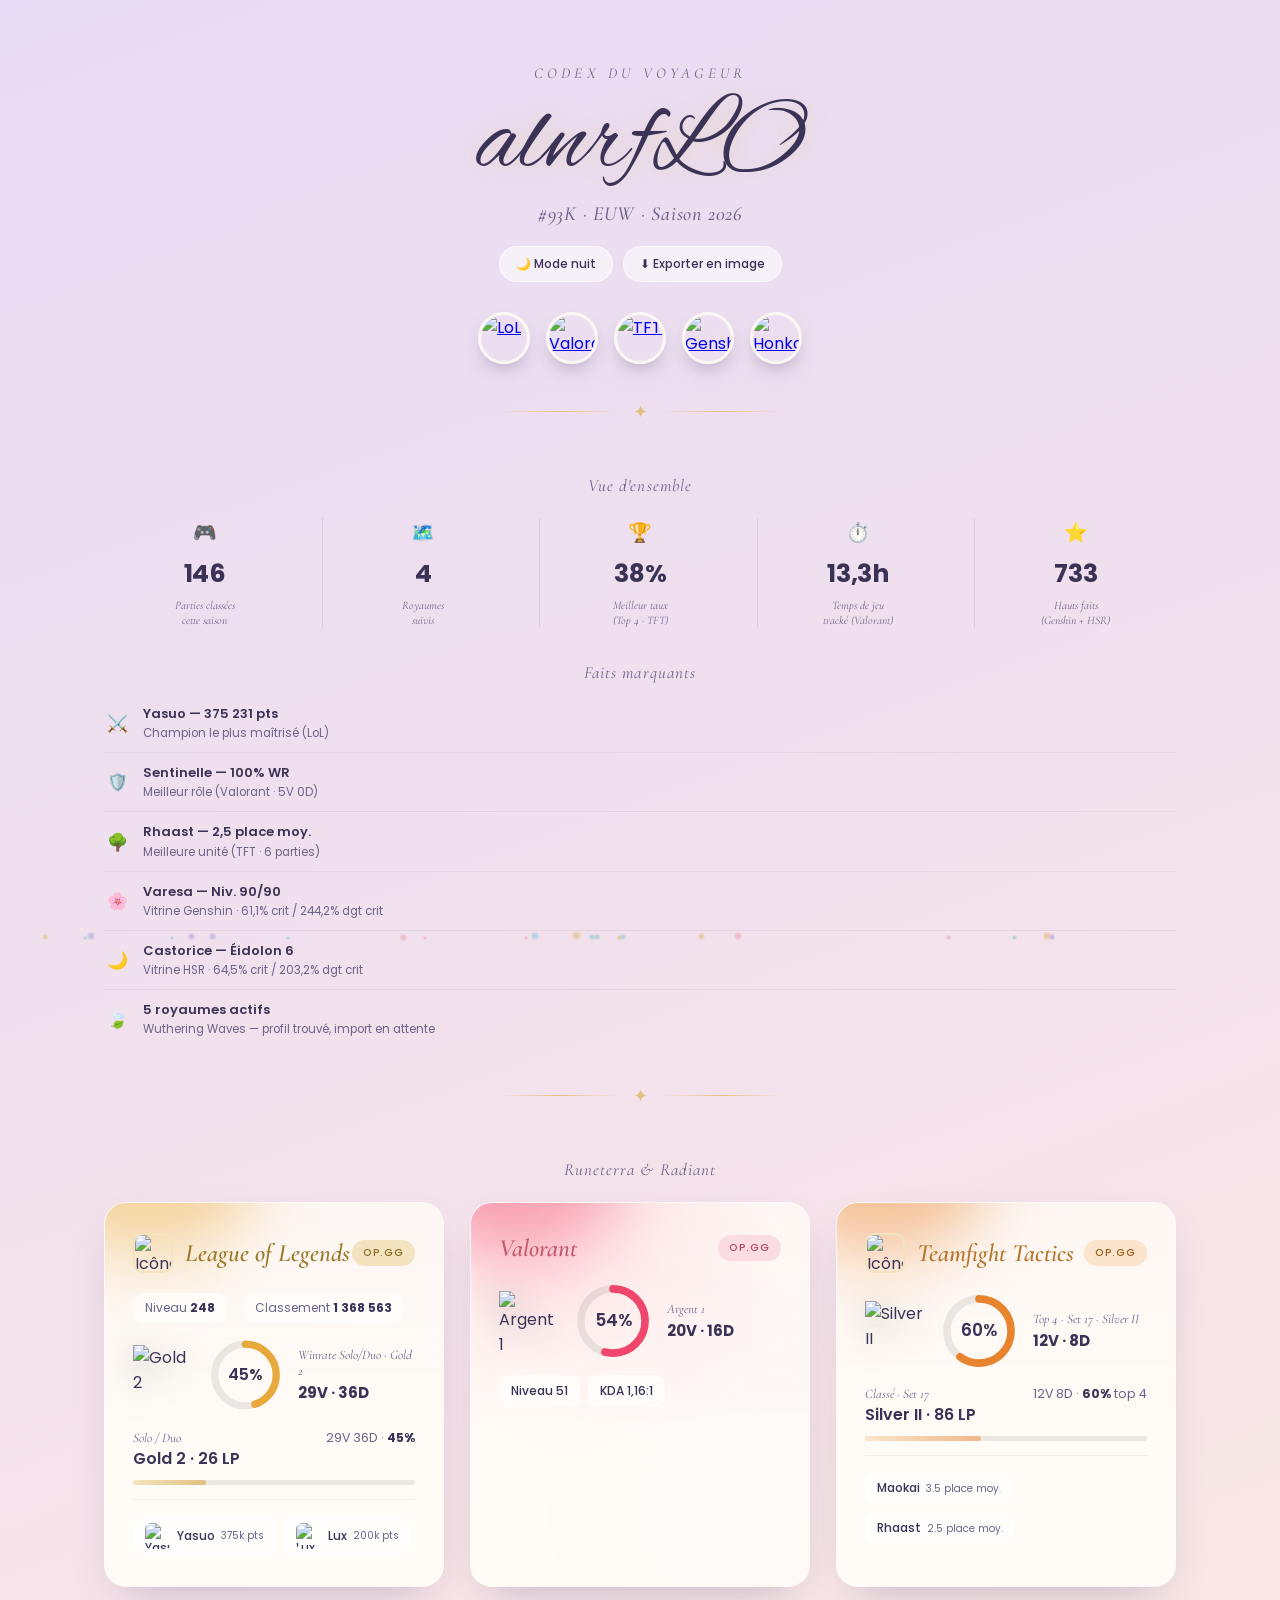
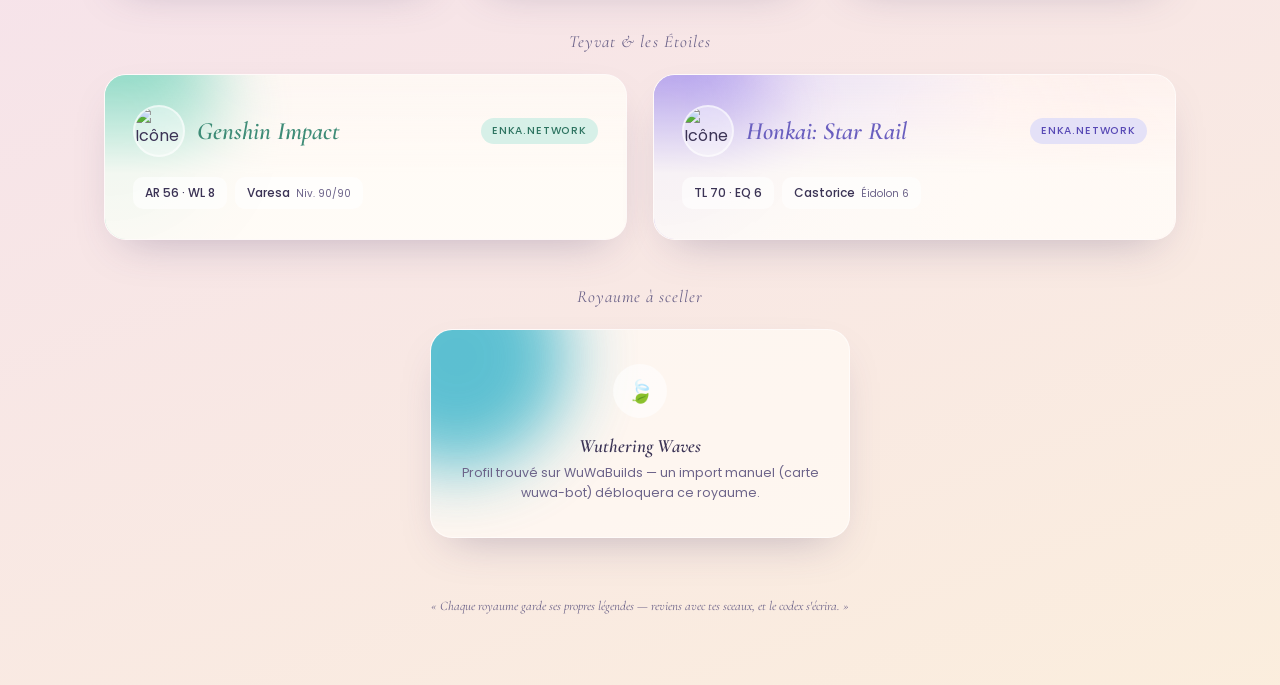
==== index.html @ 76c5512a "Initial commit: Codex du Voyageur gaming dashboard Static HTML/CSS/JS dashboard tracking LoL, Valora" ====
<!DOCTYPE html>
<html lang="fr">
<head>
<meta charset="UTF-8">
<meta http-equiv="refresh" content="0; url=dashboard.html">
<title>alnrfLO — Codex du Voyageur</title>
</head>
<body>
  <p>Redirection vers le <a href="dashboard.html">dashboard</a>…</p>
</body>
</html>
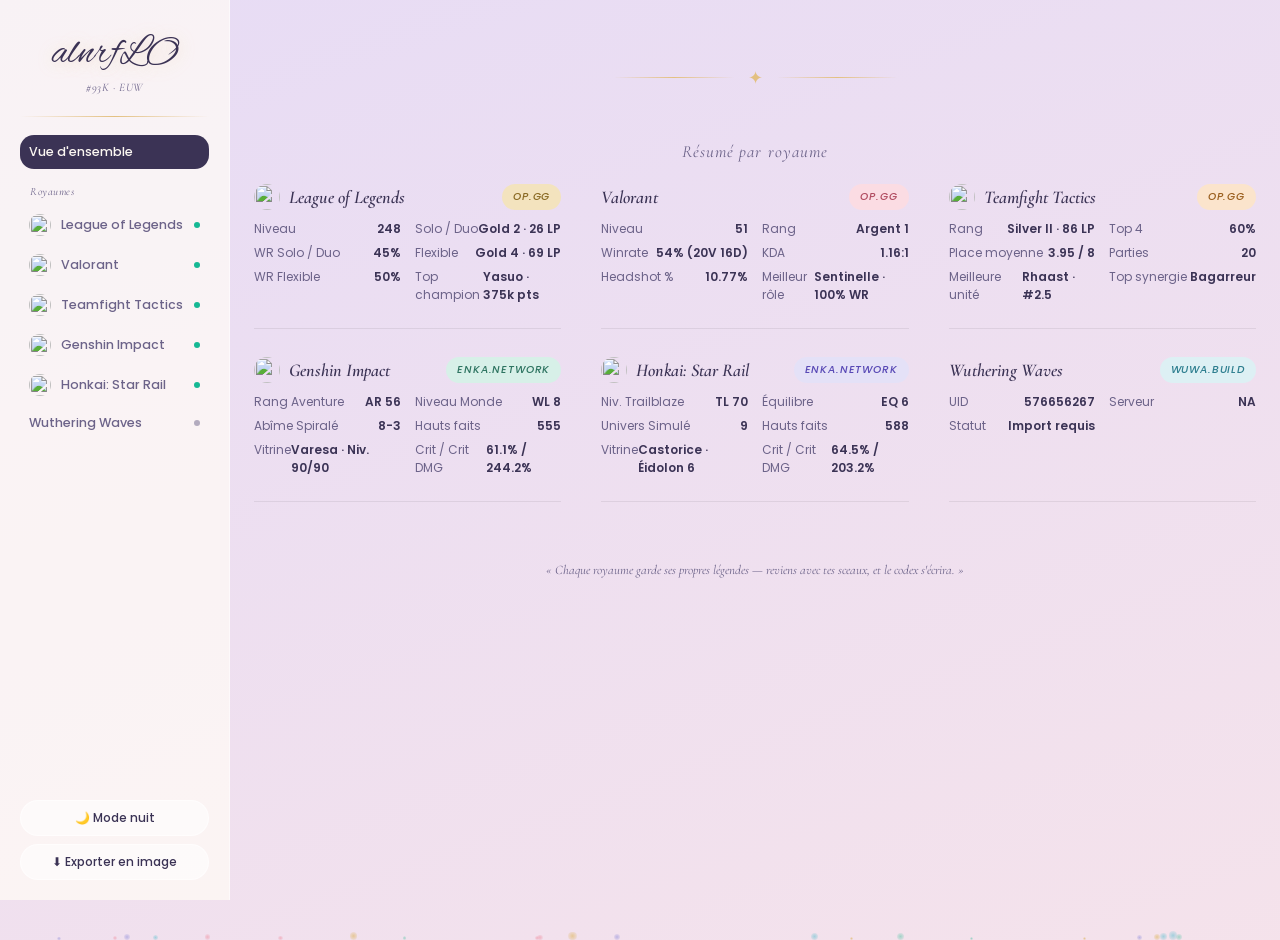
==== commit 5c3bd1bb: "Replace v1 multi-page dashboard with v2 SPA at project root Removes the old dashboard.html/pages/scr" ====
--- a/index.html
+++ b/index.html
@@ -2,10 +2,45 @@
 <html lang="fr">
 <head>
 <meta charset="UTF-8">
-<meta http-equiv="refresh" content="0; url=dashboard.html">
+<meta name="viewport" content="width=device-width, initial-scale=1.0">
 <title>alnrfLO — Codex du Voyageur</title>
+<meta name="description" content="Tableau de bord de statistiques gaming — League of Legends, Valorant, TFT, Genshin Impact, Honkai: Star Rail, Wuthering Waves.">
+<link rel="preconnect" href="https://fonts.googleapis.com">
+<link href="https://fonts.googleapis.com/css2?family=Alex+Brush&family=Cormorant+Garamond:ital,wght@0,400;0,600;1,500;1,600&family=Poppins:wght@300;400;500;600&family=Space+Mono&display=swap" rel="stylesheet">
+<link rel="stylesheet" href="style.css">
 </head>
 <body>
-  <p>Redirection vers le <a href="dashboard.html">dashboard</a>…</p>
+
+<div class="shell">
+
+  <aside class="app-sidebar" id="sidebar">
+    <div class="brand-block">
+      <div class="brand-title">alnrfLO</div>
+      <div class="brand-sub">#93K · EUW</div>
+    </div>
+    <div class="side-divider"></div>
+    <nav class="app-nav" id="appNav"><!-- injected by app.js --></nav>
+    <div class="app-sidebar-footer">
+      <button class="ctrl-btn" id="themeToggle">🌙 Mode nuit</button>
+      <button class="ctrl-btn" id="exportBtn">⬇ Exporter en image</button>
+    </div>
+  </aside>
+
+  <div class="sidebar-scrim" id="sidebarScrim"></div>
+
+  <main class="app-main">
+    <div class="mobile-topbar">
+      <button class="back-btn" id="sidebarToggle" style="margin:0;">☰ Menu</button>
+    </div>
+    <div class="app-content" id="content"><!-- injected by app.js --></div>
+  </main>
+
+</div>
+
+<div class="toast" id="toast"></div>
+
+<script src="https://cdnjs.cloudflare.com/ajax/libs/html2canvas/1.4.1/html2canvas.min.js"></script>
+<script src="data.js"></script>
+<script src="app.js"></script>
 </body>
 </html>
--- a/style.css
+++ b/style.css
@@ -0,0 +1,787 @@
+
+  :root{
+    --ink:        #3B3355;
+    --ink-soft:   #6C6389;
+    --paper:      rgba(255,251,246,0.72);
+    --paper-solid:#FBF7F2;
+    --hairline:   rgba(255,255,255,0.55);
+
+    --gold:       #E3C081;
+    --gold-soft:  #F3E3BE;
+    --rose:       #F0A8B8;
+    --rose-soft:  #FBDCE3;
+    --teal:       #8FCFC0;
+    --teal-soft:  #D7F0E8;
+    --lav:        #AFA8E0;
+    --lav-soft:   #E4E1F7;
+    --cyan:       #8FCBD9;
+    --cyan-soft:  #DDF0F4;
+    --peach:      #F0B888;
+    --peach-soft: #FBE4CC;
+
+    /* vivid variants — used for glow/impact accents */
+    --gold-vivid:  #E8A93C;
+    --rose-vivid:  #F0466C;
+    --teal-vivid:  #16B894;
+    --lav-vivid:   #6C4FE0;
+    --cyan-vivid:  #17A9C4;
+    --peach-vivid: #E8842E;
+  }
+  *{box-sizing:border-box; margin:0; padding:0;}
+  html,body{height:100%;}
+  body{
+    font-family:'Poppins', sans-serif;
+    color: var(--ink);
+    min-height:100vh;
+    overflow-x:hidden;
+    position:relative;
+    background: linear-gradient(160deg, #E7DCF5 0%, #F6E3EA 38%, #FBEEDD 68%, #EFE6F7 100%);
+    background-size: 300% 300%;
+    animation: driftSky 26s ease-in-out infinite;
+  }
+  @keyframes driftSky{
+    0%{ background-position: 0% 30%; }
+    50%{ background-position: 100% 70%; }
+    100%{ background-position: 0% 30%; }
+  }
+
+  /* ambient particles */
+  .particle{
+    position:fixed;
+    bottom:-40px;
+    border-radius:50%;
+    background: radial-gradient(circle, rgba(255,255,255,0.95), rgba(255,255,255,0));
+    pointer-events:none;
+    opacity:0.8;
+    animation-name: rise;
+    animation-timing-function: ease-in;
+    animation-iteration-count: infinite;
+    z-index:1;
+  }
+  @keyframes rise{
+    0%{ transform: translateY(0) translateX(0) scale(1); opacity:0; }
+    10%{ opacity:0.9; }
+    100%{ transform: translateY(-110vh) translateX(var(--drift,20px)) scale(0.4); opacity:0; }
+  }
+
+  .wrap{ position:relative; z-index:2; max-width: 1120px; margin:0 auto; padding: 64px 24px 100px; }
+
+  /* HERO */
+  header{ text-align:center; margin-bottom: 30px; }
+  .eyebrow{
+    font-family:'Cormorant Garamond', serif;
+    font-style: italic;
+    font-size: 15px;
+    letter-spacing: 0.28em;
+    text-transform: uppercase;
+    color: var(--ink-soft);
+    display:block;
+    margin-bottom: 10px;
+  }
+  h1{
+    font-family:'Alex Brush', cursive;
+    font-weight: 400;
+    font-size: clamp(58px, 11vw, 104px);
+    line-height: 1;
+    color: var(--ink);
+    text-shadow: 0 2px 24px rgba(227,192,129,0.45);
+  }
+  .subtitle{
+    font-family:'Cormorant Garamond', serif;
+    font-style: italic;
+    font-weight: 500;
+    font-size: 20px;
+    color: var(--ink-soft);
+    margin-top: 6px;
+    letter-spacing: 0.04em;
+  }
+
+  .divider{
+    display:flex; align-items:center; justify-content:center; gap:14px;
+    margin: 34px 0 50px;
+    color: var(--gold);
+  }
+  .divider .line{ height:1px; width:120px; background: linear-gradient(90deg, transparent, var(--gold), transparent); }
+  .divider .mark{ font-size:18px; }
+
+  /* GRID */
+  .realm-label{
+    text-align:center;
+    font-family:'Cormorant Garamond', serif;
+    font-style: italic;
+    font-size: 17px;
+    color: var(--ink-soft);
+    margin: 46px 0 22px;
+    letter-spacing: 0.06em;
+  }
+
+  .grid-active{
+    display:grid; grid-template-columns: 1fr 1fr; gap: 26px;
+  }
+  .grid-active-3{
+    display:grid; grid-template-columns: 1fr 1fr 1fr; gap: 26px;
+  }
+  .grid-dormant{
+    display:flex; flex-wrap:wrap; justify-content:center; gap: 22px;
+  }
+  .grid-dormant .card-seal{ width: min(420px, 100%); }
+  @media (max-width: 860px){
+    .grid-active, .grid-active-3{ grid-template-columns: 1fr; max-width:none; }
+  }
+  @media (min-width:861px) and (max-width: 1000px){
+    .grid-active-3{ grid-template-columns: 1fr 1fr; }
+  }
+
+  .char-block{
+    margin-bottom: 12px;
+  }
+  .char-top{ display:flex; justify-content:space-between; align-items:baseline; margin-bottom:8px;}
+  .char-name{ font-family:'Poppins', sans-serif; font-weight:600; font-size:15px; }
+  .char-lv{ font-family:'Cormorant Garamond', serif; font-style:italic; font-size:12.5px; color: var(--ink-soft); }
+  .mini-row{ display:flex; flex-wrap:wrap; gap:6px; margin-top:6px; }
+  .mini-chip{
+    font-size:11px; font-family:'Poppins', sans-serif;
+    background: rgba(255,255,255,0.6); border-radius:8px; padding:4px 9px;
+    color: var(--ink-soft);
+  }
+  .profile-row{ display:flex; gap:22px; margin-bottom:16px; flex-wrap:wrap; }
+  .profile-stat{ text-align:center; }
+  .profile-num{ font-family:'Poppins', sans-serif; font-weight:600; font-size:17px; }
+  .profile-label{ font-family:'Cormorant Garamond', serif; font-style:italic; font-size:11.5px; color: var(--ink-soft); }
+  .signature{ font-family:'Cormorant Garamond', serif; font-style:italic; font-size:13px; color: var(--ink-soft); margin-bottom:16px; }
+
+  .full-stats{
+    display:grid; grid-template-columns: 1fr 1fr; gap:6px 14px;
+    margin: 10px 0 4px;
+    font-family:'Poppins', sans-serif;
+  }
+  .full-stats div{ display:flex; justify-content:space-between; font-size:12px; }
+  .full-stats div span:first-child{ color: var(--ink-soft); }
+  .full-stats div span:last-child{ font-weight:600; }
+
+  .season-table{
+    width:100%; border-collapse:collapse; margin-top:8px; font-size:11.5px;
+    font-family:'Poppins', sans-serif;
+  }
+  .season-table td{ padding:5px 4px; color: var(--ink-soft); border-bottom:1px solid rgba(0,0,0,0.06); }
+  .season-table td:first-child{ color: var(--ink); font-weight:500; }
+  .season-table td:last-child{ text-align:right; }
+
+  .lvl-row{ display:flex; gap:16px; margin-bottom:14px; flex-wrap:wrap; }
+  .lvl-pill{
+    font-family:'Poppins', sans-serif; font-size:12px; color: var(--ink-soft);
+    background: rgba(255,255,255,0.55); border-radius:10px; padding:6px 12px;
+  }
+  .lvl-pill b{ color: var(--ink); }
+
+  .card{
+    background: var(--paper);
+    backdrop-filter: blur(14px);
+    border-radius: 22px;
+    border: 1px solid var(--hairline);
+    box-shadow: 0 18px 45px -20px rgba(75,60,110,0.35);
+    padding: 30px 28px;
+    position: relative;
+    overflow:hidden;
+    display:block; text-decoration:none; color:inherit;
+    transition: transform 0.5s cubic-bezier(.2,.8,.2,1), box-shadow 0.5s ease;
+  }
+  .card::before{
+    content:''; position:absolute; top:-40%; left:-20%;
+    width:220px; height:220px; border-radius:50%;
+    filter: blur(34px); opacity:0.7; z-index:0;
+  }
+  .card:hover{
+    transform: translateY(-10px) scale(1.012);
+    box-shadow: 0 34px 70px -22px rgba(75,60,110,0.5);
+  }
+  .card-lol:hover{ box-shadow: 0 34px 70px -18px rgba(232,169,60,0.55); }
+  .card-val:hover{ box-shadow: 0 34px 70px -18px rgba(240,70,108,0.55); }
+  .card-gi:hover{ box-shadow: 0 34px 70px -18px rgba(22,184,148,0.5); }
+  .card-hsr:hover{ box-shadow: 0 34px 70px -18px rgba(108,79,224,0.5); }
+  .card-tft:hover{ box-shadow: 0 34px 70px -18px rgba(232,132,46,0.55); }
+  .card-wuwa:hover{ box-shadow: 0 34px 70px -18px rgba(23,169,196,0.5); }
+  .card > *{ position:relative; z-index:1; }
+  .card > .card-art, .card > .card-overlay{ z-index:0; }
+
+  .card-art{
+    position:absolute; inset:0;
+    background-size: cover; background-position: center;
+    opacity: 0.26; transform: scale(1.04);
+    transition: opacity .5s ease, transform .9s cubic-bezier(.2,.8,.2,1);
+    filter: saturate(1.3);
+  }
+  .card:hover .card-art{ opacity:0.4; transform: scale(1.12); }
+  .card-art.art-abstract{
+    background: radial-gradient(circle at 25% 20%, var(--art-c1), transparent 55%),
+                radial-gradient(circle at 80% 75%, var(--art-c2), transparent 55%),
+                radial-gradient(circle at 60% 15%, var(--art-c3), transparent 45%);
+    opacity:0.55;
+  }
+  .card:hover .card-art.art-abstract{ opacity:0.75; transform: scale(1.08) rotate(2deg); }
+
+  .card-overlay{
+    position:absolute; inset:0;
+    background: linear-gradient(180deg, rgba(255,251,246,0.35), rgba(255,251,246,0.92) 60%);
+  }
+  body.night .card-overlay{ background: linear-gradient(180deg, rgba(35,27,51,0.35), rgba(35,27,51,0.92) 60%); }
+
+  .card-lol::before{ background: var(--gold-vivid); }
+  .card-val::before{ background: var(--rose-vivid); }
+  .card-gi::before{ background: var(--teal-vivid); }
+  .card-hsr::before{ background: var(--lav-vivid); }
+  .card-wuwa::before{ background: var(--cyan-vivid); }
+  .card-tft::before{ background: var(--peach-vivid); }
+
+  .card-lol{ --art-c1: rgba(232,169,60,0.35); --art-c2: rgba(232,169,60,0.2); --art-c3: rgba(255,255,255,0.3); }
+  .card-val{ --art-c1: rgba(240,70,108,0.4); --art-c2: rgba(108,79,224,0.25); --art-c3: rgba(255,255,255,0.25); }
+  .card-gi{ --art-c1: rgba(22,184,148,0.4); --art-c2: rgba(23,169,196,0.25); --art-c3: rgba(255,255,255,0.25); }
+  .card-hsr{ --art-c1: rgba(108,79,224,0.4); --art-c2: rgba(240,70,108,0.2); --art-c3: rgba(255,255,255,0.25); }
+  .card-wuwa{ --art-c1: rgba(23,169,196,0.4); --art-c2: rgba(22,184,148,0.2); --art-c3: rgba(255,255,255,0.25); }
+  .card-tft{ --art-c1: rgba(232,132,46,0.4); --art-c2: rgba(232,169,60,0.22); --art-c3: rgba(255,255,255,0.25); }
+
+  .card-head{ display:flex; align-items:center; justify-content:space-between; margin-bottom: 20px; }
+  .game-name{
+    font-family:'Cormorant Garamond', serif;
+    font-style: italic;
+    font-weight: 600;
+    font-size: 25px;
+  }
+  .card-lol .game-name{ color: #9C7A2C; }
+  .card-val .game-name{ color: #C05C71; }
+  .card-gi .game-name{ color: #3E8C77; }
+  .card-hsr .game-name{ color: #6A5FBF; }
+  .card-wuwa .game-name{ color: #3B93A3; }
+  .card-tft .game-name{ color: #B5762E; }
+
+  /* GAUGES */
+  .gauge-wrap{ display:flex; align-items:center; gap:16px; margin-bottom:16px; }
+  .gauge-svg text{ font-family:'Poppins', sans-serif; }
+  .gauge-label{ font-family:'Cormorant Garamond', serif; font-style:italic; font-size:13px; color: var(--ink-soft); }
+  .gauge-label b{ display:block; font-family:'Poppins', sans-serif; font-style:normal; font-size:15px; color:var(--ink); margin-top:2px; }
+
+  /* RADAR */
+  .radar-wrap{ display:flex; gap:20px; align-items:center; flex-wrap:wrap; margin: 12px 0 6px; }
+  .radar-legend{ display:flex; flex-direction:column; gap:6px; font-family:'Poppins', sans-serif; font-size:11.5px; flex:1; min-width:150px; }
+  .radar-legend-item{ display:flex; justify-content:space-between; gap:10px; color: var(--ink-soft); }
+  .radar-legend-item b{ color: var(--ink); font-weight:600; }
+  .radar-dot{ width:8px; height:8px; border-radius:50%; display:inline-block; margin-right:6px; }
+
+  /* FULL CHAMPION TABLE */
+  .champ-table-wrap{ max-height:400px; overflow-y:auto; margin-top:8px; border-top:1px solid rgba(0,0,0,0.06); }
+  body.night .champ-table-wrap{ border-top-color: rgba(255,255,255,0.08); }
+  .champ-full-table{ width:100%; border-collapse:collapse; font-family:'Poppins', sans-serif; font-size:11.5px; }
+  .champ-full-table th{
+    position:sticky; top:0; background: var(--paper-solid); text-align:left; font-weight:600;
+    font-size:10px; text-transform:uppercase; letter-spacing:.04em; color:var(--ink-soft);
+    padding:8px 10px; border-bottom:1px solid rgba(0,0,0,0.08);
+  }
+  .champ-full-table td{ padding:7px 10px; border-bottom:1px solid rgba(0,0,0,0.05); color:var(--ink); white-space:nowrap; }
+  .champ-full-table tr:hover td{ background: rgba(255,255,255,0.5); }
+  body.night .champ-full-table tr:hover td{ background: rgba(255,255,255,0.06); }
+  .champ-name-cell{ display:flex; align-items:center; gap:8px; font-weight:500; }
+  .champ-name-cell img{ width:22px; height:22px; border-radius:5px; }
+  .wr-good{ color:#2E7461; font-weight:600; }
+  .wr-bad{ color:#B14C61; font-weight:600; }
+  .wr-mid{ color: var(--ink-soft); }
+
+  .matchup-row{ display:flex; justify-content:space-between; align-items:center; padding:6px 4px; font-family:'Poppins', sans-serif; font-size:12px; border-bottom:1px dashed rgba(0,0,0,0.06); }
+  .matchup-row img{ width:20px; height:20px; border-radius:5px; margin-right:8px; vertical-align:middle; }
+
+  .badge{
+    font-family:'Poppins', sans-serif;
+    font-size: 10.5px; letter-spacing: 0.08em; text-transform: uppercase;
+    padding: 5px 11px; border-radius: 20px;
+    font-weight:500;
+  }
+  .badge-gold{ background: var(--gold-soft); color:#8A6A24; }
+  .badge-rose{ background: var(--rose-soft); color:#B14C61; }
+  .badge-teal{ background: var(--teal-soft); color:#2E7461; }
+  .badge-lav{  background: var(--lav-soft);  color:#5849B5; }
+  .badge-cyan{ background: var(--cyan-soft); color:#2C7D8E; }
+  .badge-peach{ background: var(--peach-soft); color:#9A5F1F; }
+
+  /* stat rows */
+  .stat-block{
+    margin-bottom: 16px;
+    padding-bottom: 14px;
+    border-bottom: 1px solid rgba(0,0,0,0.06);
+  }
+  .stat-block:last-child{ border-bottom:none; margin-bottom:0; padding-bottom:0; }
+  body.night .stat-block{ border-bottom-color: rgba(255,255,255,0.08); }
+  .stat-top{ display:flex; justify-content:space-between; align-items:baseline; }
+  .stat-queue{
+    font-family:'Cormorant Garamond', serif; font-style:italic; font-size:13px; color: var(--ink-soft);
+  }
+  .stat-tier{ font-family:'Poppins', sans-serif; font-weight:600; font-size:16px; }
+  .stat-wr{ font-family:'Poppins', sans-serif; font-size: 12.5px; color: var(--ink-soft); }
+  .stat-wr b{ color: var(--ink); }
+  .bar{ height:5px; background: rgba(0,0,0,0.08); border-radius:3px; margin-top:9px; overflow:hidden; }
+  .bar span{ display:block; height:100%; border-radius:3px; }
+  .bar-gold span{ background: linear-gradient(90deg, var(--gold-soft), var(--gold)); }
+
+  .chip-row{ display:flex; flex-wrap:wrap; gap:8px; margin-top: 6px; }
+  .chip{
+    font-size: 12px; font-family:'Poppins', sans-serif; font-weight:500;
+    background: rgba(255,255,255,0.6); border-radius: 10px; padding: 7px 12px;
+    display:flex; gap:6px; align-items:baseline;
+  }
+  .chip small{ color: var(--ink-soft); font-weight:400; }
+
+  .val-id{ display:flex; align-items:center; gap:14px; margin-bottom:18px; }
+  .val-level{
+    width:46px; height:46px; border-radius:50%;
+    background: var(--rose-soft); color:#B14C61;
+    display:flex; align-items:center; justify-content:center;
+    font-family:'Poppins', sans-serif; font-weight:600; font-size:15px;
+  }
+  .val-name{ font-family:'Poppins', sans-serif; font-weight:500; font-size:14px; }
+  .val-tag{ font-family:'Cormorant Garamond', serif; font-style:italic; font-size:13px; color: var(--ink-soft); }
+
+  .note{
+    font-family:'Poppins', sans-serif;
+    font-size: 12.5px; line-height:1.65; color: var(--ink-soft);
+    padding: 14px 0; border-top: 1px dashed rgba(59,51,85,0.25);
+  }
+  body.night .note{ border-top-color: rgba(255,255,255,0.18); }
+  .note code{
+    font-size:11.5px; background: rgba(255,255,255,0.7); padding:1px 6px; border-radius:5px;
+  }
+
+  /* dormant seal cards */
+  .card-seal{ text-align:center; padding: 34px 24px; }
+  .seal-icon{
+    width:54px; height:54px; margin: 0 auto 16px;
+    border-radius:50%;
+    display:flex; align-items:center; justify-content:center;
+    font-size: 22px;
+    background: rgba(255,255,255,0.55);
+    transition: transform .6s ease;
+  }
+  .card-seal:hover .seal-icon{ transform: rotate(18deg) scale(1.08); }
+  .seal-title{ font-family:'Cormorant Garamond', serif; font-style:italic; font-weight:600; font-size:19px; margin-bottom:6px;}
+  .seal-desc{ font-size:12.5px; color: var(--ink-soft); line-height:1.6; }
+
+  footer{
+    text-align:center; margin-top:60px;
+    font-family:'Cormorant Garamond', serif; font-style:italic;
+    font-size: 13px; color: var(--ink-soft);
+  }
+
+  /* CARD CLICKABLE */
+  .card{ cursor:pointer; }
+  .card:focus-visible{ outline: 2px solid var(--ink-soft); outline-offset:3px; }
+  .card-hint{
+    position:absolute; top:26px; right:28px; z-index:2;
+    font-family:'Poppins', sans-serif; font-size:10.5px; color: var(--ink-soft);
+    opacity:0; transition: opacity .3s ease;
+  }
+  .card:hover .card-hint{ opacity:0.7; }
+
+  /* DEDICATED PAGE VIEW */
+  #hubView{ transition: opacity .3s ease; }
+  #hubView.hidden{ display:none; }
+
+  .page-view{ position:relative; z-index:2; max-width: 1360px; margin:0 auto; padding: 0 24px 100px; }
+  .page-view[hidden]{ display:none; }
+
+  .page-top-row{
+    display:flex; align-items:center; justify-content:space-between; gap:14px; flex-wrap:wrap;
+  }
+  .page-top-row .controls-row{ margin:26px 0 0; justify-content:flex-end; }
+  @media (max-width:640px){ .page-top-row{ justify-content:flex-start; } .page-top-row .controls-row{ justify-content:flex-start; width:100%; } }
+
+  /* ============ UNIFIED STICKY PAGE NAV (replaces back-btn + breadcrumb + game-nav + kbd-hint as 4 separate rows) ============ */
+  .page-nav-bar{
+    position: sticky; top: 0; z-index: 20;
+    padding: 18px 24px 14px; margin: 0 -24px 4px;
+    background: var(--paper); backdrop-filter: blur(16px);
+    border-bottom: 1px solid var(--hairline);
+  }
+  .page-nav-bar .page-top-row{ margin-bottom: 12px; }
+  .page-nav-bar .back-btn{ margin:0; }
+  .page-nav-bar .controls-row{ margin:0; justify-content:flex-end; }
+  .page-nav-bar .game-nav{ margin:0; }
+  @media (max-width:640px){ .page-nav-bar .controls-row{ justify-content:flex-start; } }
+
+  .back-btn{
+    position:relative; z-index:3;
+    display:inline-flex; align-items:center; gap:8px;
+    font-family:'Poppins', sans-serif; font-size:12.5px; font-weight:500;
+    background: rgba(255,255,255,0.75); border: 1px solid var(--hairline);
+    border-radius: 20px; padding: 9px 18px; cursor:pointer; color: var(--ink);
+    margin: 26px 0 0; transition: transform .25s ease, background .25s ease;
+  }
+  .back-btn:hover{ transform: translateX(-4px); background: rgba(255,255,255,0.95); }
+  body.night .back-btn{ background: rgba(255,255,255,0.08); }
+  body.night .back-btn:hover{ background: rgba(255,255,255,0.16); }
+
+  .page-hero{
+    position:relative; border-radius:28px; overflow:hidden;
+    margin-top:18px; padding: 60px 40px 40px;
+    min-height: 220px; display:flex; flex-direction:column; justify-content:flex-end;
+    box-shadow: 0 30px 60px -24px rgba(59,51,85,0.4);
+  }
+  .page-hero-art{
+    position:absolute; inset:0; background-size:cover; background-position:center;
+    opacity:0.55; filter:saturate(1.25); transform: scale(1.05);
+  }
+  .page-hero-art.art-abstract{
+    background: radial-gradient(circle at 25% 20%, var(--art-c1), transparent 55%),
+                radial-gradient(circle at 80% 75%, var(--art-c2), transparent 55%),
+                radial-gradient(circle at 60% 15%, var(--art-c3), transparent 45%);
+    opacity:0.9;
+  }
+  .page-hero-overlay{
+    position:absolute; inset:0;
+    background: linear-gradient(180deg, rgba(59,51,85,0.15), rgba(35,27,51,0.82) 85%);
+  }
+  .page-hero-content{ position:relative; z-index:1; }
+  .page-badge{
+    font-family:'Poppins', sans-serif; font-size:11.5px; letter-spacing:.06em; text-transform:uppercase;
+    color: rgba(255,255,255,0.85); margin-bottom:8px;
+  }
+  .page-title{
+    font-family:'Alex Brush', cursive; font-weight:400; font-size: clamp(42px, 7vw, 66px);
+    color:#fff; text-shadow: 0 4px 20px rgba(0,0,0,0.35); line-height:1;
+  }
+
+  .page-body{
+    padding: 40px 0 46px; position:relative; z-index:2;
+  }
+  .detail-content .section-label{ margin-top:24px; }
+  .detail-content .section-label:first-child{ margin-top:4px; }
+  .detail-content .full-stats{ grid-template-columns: repeat(3, 1fr); }
+  .detail-content .season-table{ font-size:13px; }
+  .detail-content .lp-chart{ height:90px; }
+
+  /* ============ FULL-WIDTH DASHBOARD GRID (game detail pages) ============ */
+  .detail-top{ display:flex; flex-wrap:wrap; align-items:center; justify-content:space-between; gap:16px; margin-bottom: 6px; }
+  .detail-grid{
+    display:grid; grid-template-columns: 1fr 1.65fr; gap: 30px;
+    align-items:start; margin-top:10px;
+  }
+  .detail-main{ min-width:0; }
+  .detail-side{ min-width:0; display:flex; flex-direction:column; position: sticky; top:24px; }
+  .detail-side .section-label:first-child{ margin-top:4px; }
+  .side-card{
+    padding-bottom: 22px; margin-bottom: 24px;
+    border-bottom: 1px solid rgba(0,0,0,0.07);
+  }
+  .side-card .donut-wrap{ flex-wrap:nowrap; }
+  .side-card:last-child{ margin-bottom:0; padding-bottom:0; border-bottom:none; }
+  body.night .side-card{ border-bottom-color: rgba(255,255,255,0.09); }
+  .detail-main .full-stats{ grid-template-columns: repeat(3, 1fr); }
+  .detail-side .full-stats{ grid-template-columns: 1fr 1fr; }
+  .detail-side .highlight-grid{ grid-template-columns: 1fr; }
+  .detail-side .chip-row{ gap:6px; }
+  @media (max-width:1080px){
+    .detail-grid{ grid-template-columns: 1fr; }
+    .detail-side{ position:static; }
+  }
+  .two-col{ display:grid; grid-template-columns: 1fr 1fr; gap:0 28px; }
+  .two-col > div{ min-width:0; }
+  @media (max-width:640px){ .two-col{ grid-template-columns: 1fr; } }
+
+  @media (max-width:640px){
+    .page-hero{ padding:44px 22px 30px; border-radius:20px; }
+    .page-body{ padding: 28px 0 32px; }
+    .detail-content .full-stats{ grid-template-columns: 1fr 1fr; }
+  }
+
+  /* HEADER CONTROLS */
+  .controls-row{ display:flex; gap:10px; justify-content:center; margin-top:20px; flex-wrap:wrap; }
+  .ctrl-btn{
+    font-family:'Poppins', sans-serif; font-size:12px; font-weight:500;
+    background: rgba(255,255,255,0.55); border: 1px solid var(--hairline);
+    border-radius: 20px; padding: 8px 16px; cursor:pointer; color: var(--ink);
+    transition: transform 0.25s ease, background 0.25s ease;
+  }
+  .ctrl-btn:hover{ transform: translateY(-2px); background: rgba(255,255,255,0.8); }
+
+  /* NIGHT MODE */
+  body.night{
+    background: linear-gradient(160deg, #1B1730 0%, #241A2E 38%, #2A1F2C 68%, #1E1A30 100%);
+    background-size: 300% 300%;
+  }
+  body.night{ --ink:#EDE7F6; --ink-soft:#B3A9CC; --paper: rgba(38,32,58,0.6); --paper-solid:#231B33; --hairline: rgba(255,255,255,0.12); }
+  body.night .stat-block, body.night .char-block, body.night .val-id, body.night .note,
+  body.night .full-stats div, body.night .lvl-pill, body.night .chip, body.night .mini-chip{ background: rgba(255,255,255,0.06); }
+  body.night .bar{ background: rgba(255,255,255,0.1); }
+  body.night .ctrl-btn{ background: rgba(255,255,255,0.08); }
+  body.night h1{ text-shadow: 0 2px 30px rgba(227,192,129,0.25); }
+
+  /* IMAGES */
+  .icon-round{ border-radius:50%; object-fit:cover; }
+  .lol-profile-icon{ width:40px; height:40px; border-radius:10px; border:2px solid var(--gold-soft); }
+  .champ-icon{ width:26px; height:26px; border-radius:6px; object-fit:cover; }
+  .chip-img{ display:flex; align-items:center; gap:6px; }
+  .val-card-img{ width:64px; height:auto; border-radius:8px; border:2px solid var(--rose-vivid); box-shadow: 0 0 0 4px rgba(240,70,108,0.18), 0 8px 20px -6px rgba(240,70,108,0.5); }
+  .avatar-icon{ width:52px; height:52px; border-radius:50%; border:2px solid var(--hairline); background: rgba(255,255,255,0.4); }
+
+  /* UPDATE FOOTER IN MODAL */
+  .modal-footer-meta{
+    margin-top:24px; padding-top:16px; border-top:1px dashed rgba(0,0,0,0.12);
+    display:flex; justify-content:space-between; align-items:center; flex-wrap:wrap; gap:10px;
+  }
+  .updated-tag{ font-family:'Cormorant Garamond', serif; font-style:italic; font-size:12.5px; color: var(--ink-soft); }
+  .refresh-btn{
+    font-family:'Poppins', sans-serif; font-size:11.5px; font-weight:500;
+    background: rgba(0,0,0,0.05); border:none; border-radius:14px; padding:6px 12px; cursor:pointer;
+    color: var(--ink); transition: background .2s ease;
+  }
+  .refresh-btn:hover{ background: rgba(0,0,0,0.1); }
+
+  /* TOAST */
+  .toast{
+    position:fixed; bottom:26px; left:50%; transform: translateX(-50%) translateY(20px);
+    background: var(--ink); color: var(--paper-solid); font-family:'Poppins', sans-serif; font-size:13px;
+    padding:12px 22px; border-radius:24px; opacity:0; pointer-events:none; transition: all .35s ease; z-index:80;
+  }
+  .toast.show{ opacity:1; transform: translateX(-50%) translateY(0); }
+
+  /* LP CHART */
+  .lp-chart{ display:flex; align-items:flex-end; gap:10px; height:70px; margin: 10px 0 4px; }
+  .lp-bar-col{ flex:1; display:flex; flex-direction:column; align-items:center; gap:6px; }
+  .lp-bar{ width:100%; border-radius:5px 5px 0 0; background: linear-gradient(180deg, var(--gold), var(--gold-soft)); }
+  .lp-bar-label{ font-family:'Space Mono', 'Poppins', monospace; font-size:9.5px; color: var(--ink-soft); text-align:center; }
+
+  /* PAGE FADE TRANSITION */
+  body{ animation: pageFadeIn .45s ease both; }
+  @keyframes pageFadeIn{ from{ opacity:0; transform: translateY(8px); } to{ opacity:1; transform: translateY(0); } }
+  body.fading-out{ animation: pageFadeOut .28s ease both; }
+  @keyframes pageFadeOut{ from{ opacity:1; transform: translateY(0); } to{ opacity:0; transform: translateY(-8px); } }
+
+  /* GAME NAV BAR */
+  .game-nav{
+    position:relative; z-index:3;
+    display:flex; gap:8px; flex-wrap:wrap;
+    margin: 14px 0 0;
+  }
+  .game-nav a{
+    font-family:'Poppins', sans-serif; font-size:11.5px; font-weight:500;
+    background: rgba(255,255,255,0.55); border:1px solid var(--hairline);
+    border-radius:16px; padding:6px 13px; color: var(--ink-soft); text-decoration:none;
+    transition: all .2s ease;
+  }
+  .game-nav a:hover{ background: rgba(255,255,255,0.85); color: var(--ink); transform: translateY(-2px); }
+  .game-nav a.current{ background: var(--ink); color: var(--paper-solid); border-color: var(--ink); }
+  body.night .game-nav a{ background: rgba(255,255,255,0.08); }
+  body.night .game-nav a.current{ background: var(--gold); color:#231B33; border-color: var(--gold); }
+
+  /* ============ SECTION LABEL (was missing a base style) ============ */
+  .section-label{
+    font-family:'Poppins', sans-serif; font-weight:600; font-size:11px;
+    letter-spacing:.12em; text-transform:uppercase; color: var(--ink-soft);
+    display:flex; align-items:center; gap:9px;
+  }
+  .section-label::before{
+    content:''; width:18px; height:2px; border-radius:2px; flex:none;
+    background: linear-gradient(90deg, var(--gold-vivid), transparent);
+  }
+  .section-label::after{ content:''; flex:1; height:1px; background: rgba(0,0,0,0.06); }
+  body.night .section-label::after{ background: rgba(255,255,255,0.08); }
+
+
+  /* ============ OVERVIEW STRIP ============ */
+  .overview-strip{
+    display:grid; grid-template-columns: repeat(5, 1fr); gap:16px;
+    margin: 8px 0 0;
+  }
+  .overview-tile{
+    text-align:center; padding: 0 18px;
+    border-left: 1px solid rgba(0,0,0,0.08);
+    transition: transform .35s cubic-bezier(.2,.8,.2,1);
+  }
+  .overview-tile:first-child{ border-left:none; }
+  .overview-tile:hover{ transform: translateY(-2px); }
+  body.night .overview-tile{ border-left-color: rgba(255,255,255,0.1); }
+  @media (max-width:860px){ .overview-tile{ border-left:none; } .overview-tile:nth-child(3n+2), .overview-tile:nth-child(3n)  { border-left:1px solid rgba(0,0,0,0.08); } body.night .overview-tile:nth-child(3n+2), body.night .overview-tile:nth-child(3n){ border-left-color: rgba(255,255,255,0.1); } }
+  @media (max-width:520px){ .overview-tile{ border-left:none !important; } .overview-tile:nth-child(even){ border-left:1px solid rgba(0,0,0,0.08) !important; } body.night .overview-tile:nth-child(even){ border-left-color: rgba(255,255,255,0.1) !important; } }
+  .overview-icon{ font-size:19px; margin-bottom:8px; }
+  .overview-num{
+    font-family:'Poppins',sans-serif; font-weight:700; font-size: clamp(19px,2.4vw,25px);
+    color: var(--ink); letter-spacing:-0.01em;
+  }
+  .overview-num sup{ font-size:12px; font-weight:600; margin-left:1px; }
+  .overview-label{
+    font-family:'Cormorant Garamond', serif; font-style:italic; font-size:11.5px;
+    color: var(--ink-soft); margin-top:5px; line-height:1.3;
+  }
+  @media (max-width:860px){ .overview-strip{ grid-template-columns: repeat(3,1fr); } }
+  @media (max-width:520px){ .overview-strip{ grid-template-columns: repeat(2,1fr); } }
+
+  /* ============ RANK EMBLEMS ============ */
+  .rank-emblem{ width:60px; height:60px; object-fit:contain; filter: drop-shadow(0 8px 16px rgba(0,0,0,0.28)); flex:none; }
+  .gauge-wrap{ position:relative; }
+  .hero-rank-badge{
+    position:absolute; top:22px; right:26px; z-index:2;
+    display:flex; align-items:center; gap:10px;
+    background: rgba(255,255,255,0.14); backdrop-filter: blur(10px);
+    border:1px solid rgba(255,255,255,0.28); border-radius:16px; padding:7px 16px 7px 7px;
+  }
+  .hero-rank-badge img{ width:38px; height:38px; object-fit:contain; }
+  .hero-rank-badge-text{ font-family:'Poppins',sans-serif; color:#fff; line-height:1.25; }
+  .hero-rank-badge-text b{ display:block; font-size:13px; }
+  .hero-rank-badge-text span{ font-size:10px; opacity:.78; letter-spacing:.03em; }
+  @media (max-width:640px){ .hero-rank-badge{ top:16px; right:16px; padding:5px 12px 5px 5px; } .hero-rank-badge img{ width:30px; height:30px; } .hero-rank-badge-text b{ font-size:11.5px;} }
+
+  /* ============ DONUT CHARTS ============ */
+  .donut-wrap{ display:flex; align-items:center; gap:20px; flex-wrap:wrap; margin: 12px 0 6px; }
+  .donut{
+    position:relative; width:112px; height:112px; border-radius:50%; flex:none;
+    background: conic-gradient(var(--d1,var(--gold-vivid)) 0% var(--p1,50%), var(--d2,var(--gold-soft)) var(--p1,50%) 100%);
+  }
+  .donut.donut-3{
+    background: conic-gradient(
+      var(--d1,var(--rose-vivid)) 0% var(--p1,0%),
+      var(--d2,var(--peach-vivid)) var(--p1,0%) var(--p2,0%),
+      var(--d3,var(--lav-vivid)) var(--p2,0%) 100%
+    );
+  }
+  .donut::before{ content:''; position:absolute; inset:14px; border-radius:50%; background: var(--paper-solid); box-shadow: inset 0 2px 8px rgba(0,0,0,0.06); }
+  .donut-center{ position:absolute; inset:0; display:flex; flex-direction:column; align-items:center; justify-content:center; z-index:1; text-align:center; }
+  .donut-center b{ font-family:'Poppins',sans-serif; font-weight:700; font-size:16px; color:var(--ink); line-height:1.1; }
+  .donut-center span{ font-family:'Cormorant Garamond',serif; font-style:italic; font-size:10px; color:var(--ink-soft); margin-top:2px; }
+  .donut-legend{ display:flex; flex-direction:column; gap:8px; font-family:'Poppins',sans-serif; font-size:12px; flex:1; min-width:150px; }
+  .donut-legend-item{ display:flex; align-items:center; gap:8px; color:var(--ink-soft); justify-content:space-between; }
+  .donut-legend-item .lg-left{ display:flex; align-items:center; gap:8px; }
+  .donut-legend-item b{ color:var(--ink); font-weight:600; }
+  .donut-dot{ width:9px; height:9px; border-radius:50%; display:inline-block; flex:none; }
+
+  /* ============ HIGHLIGHT / RECORD LIST (flowing, no boxes) ============ */
+  .highlight-grid{ display:flex; flex-direction:column; margin: 10px 0 4px; }
+  .highlight-card{
+    display:flex; align-items:center; gap:13px;
+    padding:11px 0; border-bottom:1px solid rgba(0,0,0,0.06);
+  }
+  .highlight-card:last-child{ border-bottom:none; padding-bottom:0; }
+  .highlight-card:first-child{ padding-top:0; }
+  .highlight-emoji{
+    font-size:17px; flex:none; width:26px; text-align:center;
+  }
+  .highlight-text{ font-family:'Poppins',sans-serif; font-size:11.5px; color: var(--ink-soft); line-height:1.4; }
+  .highlight-text b{ color: var(--ink); display:block; font-size:13px; margin-bottom:2px; font-weight:600; }
+  body.night .highlight-card{ border-bottom-color: rgba(255,255,255,0.08); }
+  /* wider main-column highlight rows can afford a two-up layout */
+  .detail-main .highlight-grid{ display:grid; grid-template-columns: 1fr 1fr; gap:0 28px; }
+  .detail-main .highlight-card{ border-bottom:1px dashed rgba(0,0,0,0.08); }
+  @media (max-width:640px){ .detail-main .highlight-grid{ grid-template-columns: 1fr; } }
+
+  /* ============ MOSAIC / GALLERY IMAGES ============ */
+  .art-mosaic{ display:grid; grid-template-columns: repeat(4,1fr); gap:8px; margin:12px 0 4px; }
+  .art-mosaic img{
+    width:100%; aspect-ratio:1/1; object-fit:cover; border-radius:12px;
+    box-shadow: 0 8px 18px -10px rgba(0,0,0,0.35); transition: transform .3s ease;
+  }
+  .art-mosaic img:hover{ transform: scale(1.06) rotate(-1deg); }
+  @media (max-width:640px){ .art-mosaic{ grid-template-columns: repeat(3,1fr); } }
+
+  /* ============ TAG / ELEMENT PILLS ============ */
+  .elem-pill{
+    display:inline-flex; align-items:center; gap:6px; font-family:'Poppins',sans-serif;
+    font-size:11.5px; font-weight:500; padding:6px 12px; border-radius:12px;
+    background: rgba(255,255,255,0.55); color: var(--ink);
+  }
+  .elem-pill img{ width:16px; height:16px; }
+  body.night .elem-pill{ background: rgba(255,255,255,0.08); }
+
+  /* ============ CHARACTER PORTRAIT (Genshin/HSR showcase) ============ */
+  .char-block-body{ display:flex; gap:26px; align-items:flex-start; flex-wrap:wrap; margin-top:14px; }
+  .char-portrait{
+    width:130px; height:130px; border-radius:20px; object-fit:cover; flex:none;
+    border:3px solid var(--hairline); box-shadow: 0 16px 30px -16px rgba(59,51,85,0.4);
+  }
+  .char-block-body > div{ flex:1; min-width:280px; }
+
+  /* card tilt (JS-driven) */
+  .card{ will-change: transform; }
+  .card.tilt-active{ transition: transform .08s linear; }
+
+  /* ============ SIDEBAR SHELL (v2) ============ */
+  .shell{ display:flex; min-height:100vh; position:relative; z-index:2; }
+
+  .app-sidebar{
+    width: 230px; flex:none; height:100vh; position:sticky; top:0; align-self:flex-start;
+    display:flex; flex-direction:column;
+    padding: 34px 20px 20px;
+    background: var(--paper); backdrop-filter: blur(16px);
+    border-right: 1px solid var(--hairline);
+    z-index: 10;
+  }
+  .brand-block{ text-align:center; margin-bottom: 4px; }
+  .brand-title{
+    font-family:'Alex Brush', cursive; font-weight:400;
+    font-size: 40px; line-height:1; color: var(--ink);
+    text-shadow: 0 2px 16px rgba(227,192,129,0.4);
+  }
+  .brand-sub{
+    font-family:'Cormorant Garamond', serif; font-style:italic; font-size:11.5px;
+    color: var(--ink-soft); margin-top:6px; letter-spacing:.05em;
+  }
+  .side-divider{ height:1px; margin: 18px 0; background: linear-gradient(90deg, transparent, var(--gold), transparent); }
+
+  .app-nav{ display:flex; flex-direction:column; gap:2px; }
+  .app-nav-label{
+    font-family:'Cormorant Garamond', serif; font-style:italic; font-size:11px;
+    color: var(--ink-soft); padding: 14px 10px 6px; letter-spacing:.05em;
+  }
+  .app-nav-item{
+    display:flex; align-items:center; gap:10px;
+    padding: 8px 9px; border-radius:14px;
+    font-family:'Poppins', sans-serif; font-size:12.5px; font-weight:500;
+    color: var(--ink-soft); text-decoration:none;
+    transition: background .2s ease, color .2s ease;
+  }
+  .app-nav-item:hover{ background: rgba(255,255,255,0.5); color: var(--ink); }
+  .app-nav-item.active{ background: var(--ink); color: var(--paper-solid); }
+  body.night .app-nav-item:hover{ background: rgba(255,255,255,0.08); }
+  body.night .app-nav-item.active{ background: var(--gold); color:#231B33; }
+  .app-nav-avatar{ width:22px; height:22px; border-radius:50%; object-fit:cover; flex:none; }
+  .app-nav-dot{ width:6px; height:6px; border-radius:50%; margin-left:auto; flex:none; background: var(--teal-vivid); }
+  .app-nav-dot.pending{ background: var(--ink-soft); opacity:.5; }
+
+  .app-sidebar-footer{ margin-top:auto; display:flex; flex-direction:column; gap:8px; padding-top:16px; }
+  .app-sidebar-footer .ctrl-btn{ width:100%; }
+
+  .app-main{ flex:1; min-width:0; }
+
+  .mobile-topbar{ display:none; }
+  .sidebar-scrim{ display:none; position:fixed; inset:0; background:rgba(20,15,35,.4); z-index:9; }
+  .sidebar-scrim.show{ display:block; }
+
+  @media (max-width: 900px){
+    .app-sidebar{
+      position:fixed; left:0; top:0; z-index:30; transform:translateX(-100%);
+      transition: transform .25s ease; box-shadow: 0 20px 60px -20px rgba(0,0,0,.4);
+    }
+    .app-sidebar.open{ transform:translateX(0); }
+    .mobile-topbar{
+      display:flex; align-items:center; gap:12px;
+      padding: 18px 24px 0;
+    }
+  }
+
+  /* content wrapper reuses .page-view spacing but without the old fixed max-width offset trick */
+  .app-content{ position:relative; z-index:2; max-width: 1360px; margin:0 auto; padding: 30px 24px 100px; }
+
+  /* ============ REALM SUMMARY (home page) ============ */
+  .realm-summary{ display:grid; grid-template-columns: repeat(3,1fr); gap:28px 40px; margin-top:16px; }
+  .realm-summary-item{
+    display:block; text-decoration:none; color:inherit;
+    padding-bottom:20px; border-bottom:1px solid rgba(0,0,0,0.07);
+    transition: transform .2s ease;
+  }
+  .realm-summary-item:hover{ transform: translateY(-2px); }
+  body.night .realm-summary-item{ border-bottom-color: rgba(255,255,255,0.09); }
+  .realm-summary-title{
+    display:flex; align-items:center; gap:9px;
+    font-family:'Cormorant Garamond', serif; font-style:italic; font-weight:600; font-size:18px;
+    color: var(--ink); margin-bottom:10px;
+  }
+  .realm-summary-title img{ width:26px; height:26px; border-radius:50%; object-fit:cover; flex:none; }
+  .realm-summary-item:hover .realm-summary-title{ text-decoration:underline; }
+  .realm-summary-badge{ margin-left:auto; }
+  .realm-summary .full-stats{ grid-template-columns: 1fr 1fr; }
+  @media (max-width:1080px){ .realm-summary{ grid-template-columns: repeat(2,1fr); } }
+  @media (max-width:640px){ .realm-summary{ grid-template-columns: 1fr; } }
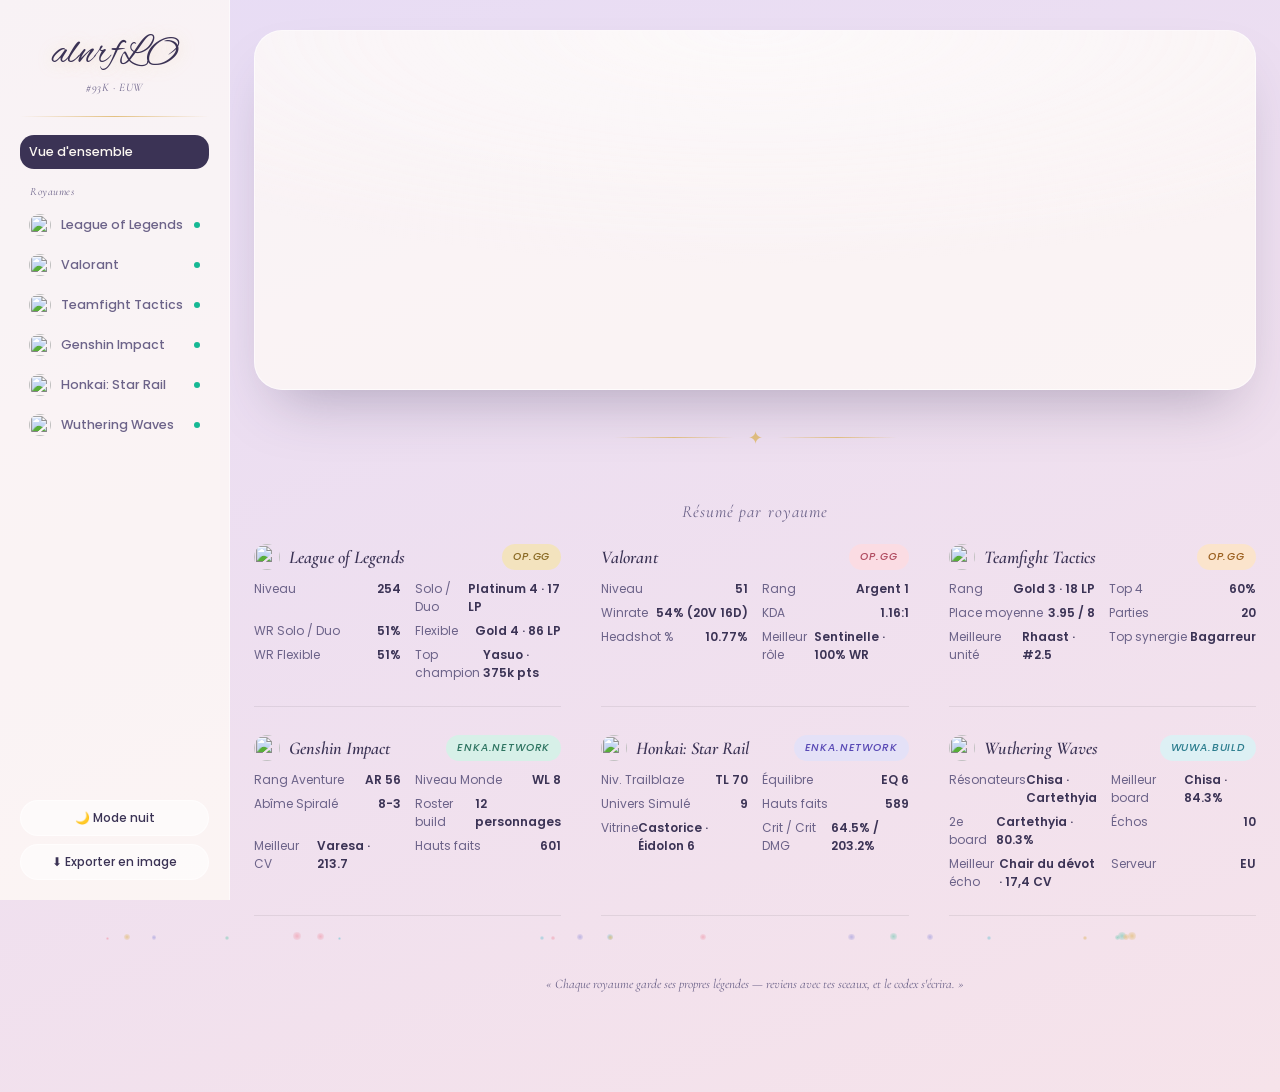
==== commit c497df6b: "Add 3D floating island scene to the home page (Three.js) Six low-poly islands, one per game, arrange" ====
--- a/index.html
+++ b/index.html
@@ -40,7 +40,9 @@
 <div class="toast" id="toast"></div>
 
 <script src="https://cdnjs.cloudflare.com/ajax/libs/html2canvas/1.4.1/html2canvas.min.js"></script>
+<script src="https://unpkg.com/three@0.160.0/build/three.min.js"></script>
 <script src="data.js"></script>
+<script src="islands.js"></script>
 <script src="app.js"></script>
 </body>
 </html>
--- a/style.css
+++ b/style.css
@@ -424,6 +424,7 @@
   }
   .page-hero-art{
     position:absolute; inset:0; background-size:cover; background-position:center;
+    background-color:#241f38;
     opacity:0.55; filter:saturate(1.25); transform: scale(1.05);
   }
   .page-hero-art.art-abstract{
@@ -785,3 +786,17 @@
   .realm-summary .full-stats{ grid-template-columns: 1fr 1fr; }
   @media (max-width:1080px){ .realm-summary{ grid-template-columns: repeat(2,1fr); } }
   @media (max-width:640px){ .realm-summary{ grid-template-columns: 1fr; } }
+
+  /* ============ ISLAND SCENE (home page, 3D) ============ */
+  .island-scene{
+    position:relative; border-radius:28px; overflow:hidden;
+    height: 360px;
+    background: radial-gradient(120% 100% at 50% 0%, rgba(255,255,255,0.5), transparent 65%), var(--paper);
+    border: 1px solid var(--hairline);
+    box-shadow: 0 30px 60px -24px rgba(59,51,85,0.35);
+  }
+  .island-scene canvas{ display:block; width:100%; height:100%; }
+  body.night .island-scene{
+    background: radial-gradient(120% 100% at 50% 0%, rgba(255,255,255,0.06), transparent 65%), var(--paper);
+  }
+  @media (max-width:640px){ .island-scene{ height:260px; border-radius:20px; } }
